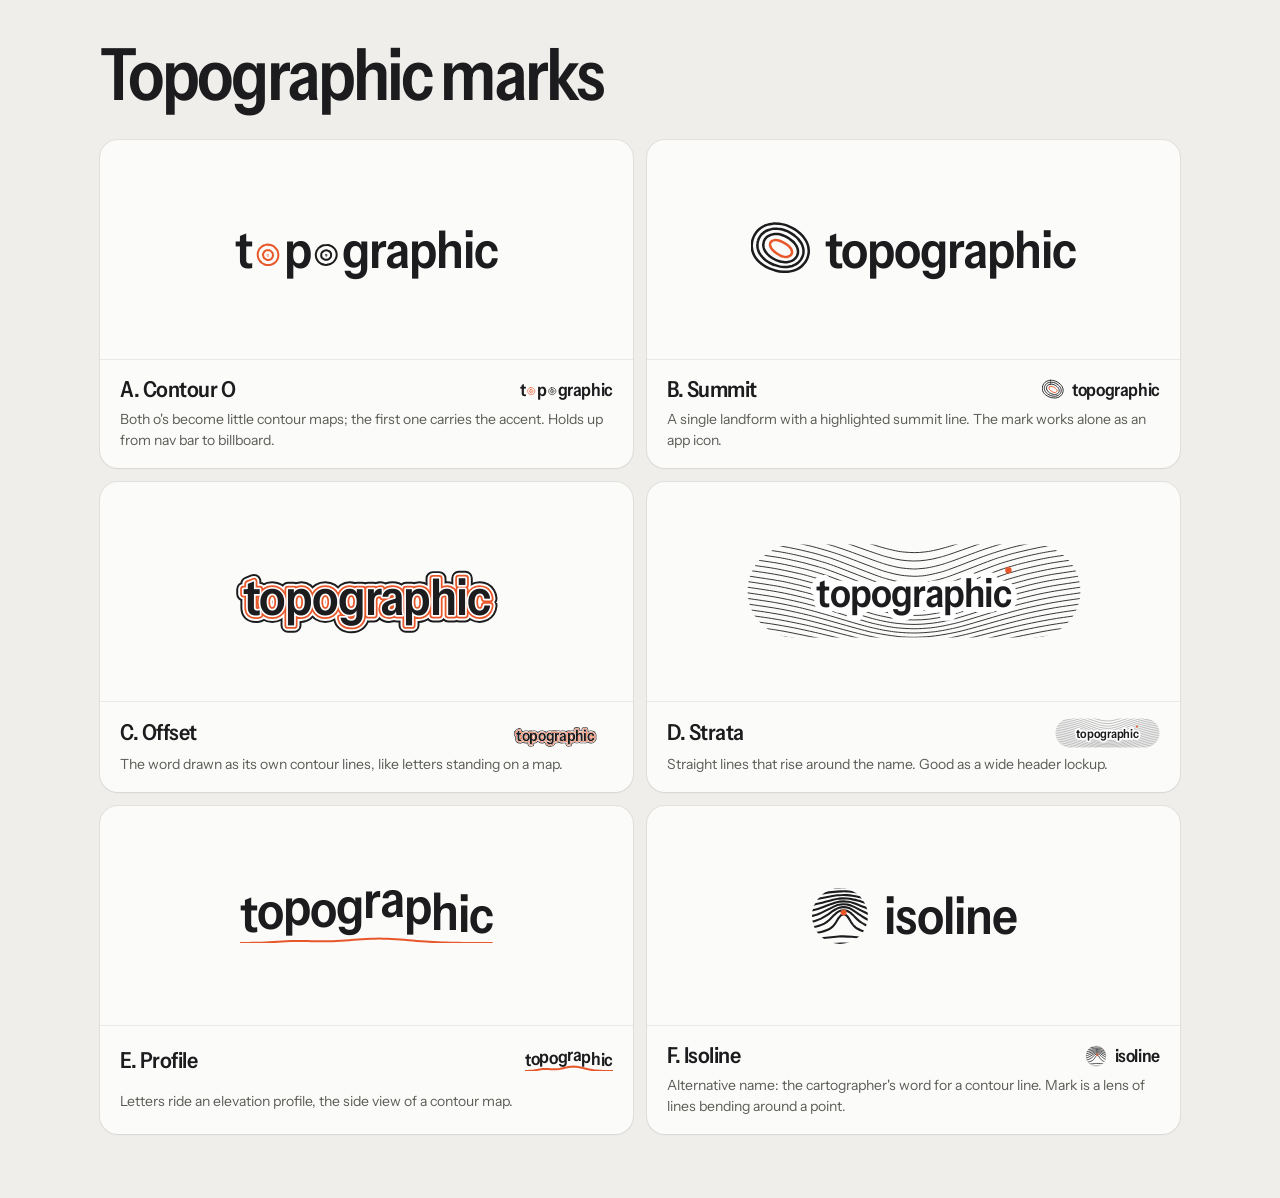
==== logos.html @ 51a0e1df "Rebuild as Topographic: points editor, new smoothing, line patterns, logo concepts - Split generator" ====
<!doctype html>
<html lang="en">
<head>
<meta charset="utf-8">
<meta name="viewport" content="width=device-width, initial-scale=1, viewport-fit=cover">
<title>Topographic Marks</title>
<link rel="preconnect" href="https://fonts.googleapis.com">
<link rel="preconnect" href="https://fonts.gstatic.com" crossorigin>
<link href="https://fonts.googleapis.com/css2?family=Instrument+Sans:wdth,wght@75..100,400..700&family=Geist+Mono:wght@400;500&display=swap" rel="stylesheet">
<style>
/* Layout: a two-column sheet of logo cards, each showing the lockup large and at nav size. */
:root {
  --bg: #efeeeb; --card: #fbfbfa; --ink: #1c1c1e; --muted: #8d8b85; --hair: rgba(28,28,30,.08); --accent: #e8572a;
  --sans: "Instrument Sans", system-ui, sans-serif; --mono: "Geist Mono", ui-monospace, monospace;
  color-scheme: light;
}
* { box-sizing: border-box; }
html, body { margin: 0; }
body { background: var(--bg); color: var(--ink); font-family: var(--sans); -webkit-font-smoothing: antialiased; padding-inline: 16px; padding-block: 40px 64px; }
main { max-width: 1080px; margin: 0 auto; }
h1 { font-size: clamp(40px, 7vw, 72px); font-weight: 600; font-stretch: 85%; letter-spacing: -0.04em; line-height: .95; margin: 0 0 32px; text-wrap: balance; }
.grid { display: grid; grid-template-columns: repeat(auto-fill, minmax(min(100%, 480px), 1fr)); gap: 14px; }
.card { background: var(--card); border-radius: 18px; box-shadow: 0 0 0 1px rgba(28,28,30,.06), 0 1px 2px rgba(28,28,30,.05); overflow: hidden; display: grid; grid-template-rows: 220px auto; min-width: 0; }
.stage { display: grid; place-items: center; padding: 24px; border-bottom: 1px solid var(--hair); }
.lockup { display: flex; align-items: center; gap: 14px; }
.big .lg-word { font-size: 52px; }
.big .lg-mark { width: 60px; height: 60px; }
.big .lg-svg { height: 96px; max-width: 100%; }
.meta { display: grid; grid-template-columns: 1fr auto; gap: 6px 16px; align-items: center; padding: 16px 20px 18px; }
.meta h2 { margin: 0; font-size: 22px; font-weight: 600; font-stretch: 90%; letter-spacing: -0.02em; }
.meta p { grid-column: 1 / -1; margin: 0; color: #5c5b56; font-size: 14px; line-height: 1.45; max-width: 60ch; }
.small { display: flex; align-items: center; gap: 8px; }
.small .lg-word { font-size: 18px; }
.small .lg-mark { width: 22px; height: 22px; }
.small .lg-svg { height: 30px; }
.id { font-family: var(--mono); font-size: 11px; color: var(--muted); }
.lg-word { line-height: 1; white-space: nowrap; color: var(--ink); }
.ring-o { display: inline-block; width: .58em; height: .58em; vertical-align: -0.04em; margin: 0 .015em; overflow: visible; }
.lg-mark { flex: none; display: block; }
.lg-stack { display: inline-grid; }
.lg-profile { width: 100%; height: .46em; margin-top: -.3em; }
</style>
</head>
<body>
<main>
  <h1>Topographic marks</h1>
  <div class="grid" id="grid"></div>
</main>
<script src="engine.js"></script>
<script src="brand.js"></script>
<script>
  const grid = document.getElementById("grid");
  TopoBrand.concepts.forEach((c, i) => {
    const card = document.createElement("article");
    card.className = "card";
    card.innerHTML = `<div class="stage"><div class="lockup big">${c.html()}</div></div>
      <div class="meta"><h2>${String.fromCharCode(65 + i)}. ${c.name}</h2><div class="small">${c.html()}</div><p>${c.note}</p></div>`;
    grid.appendChild(card);
  });
</script>
</body>
</html>
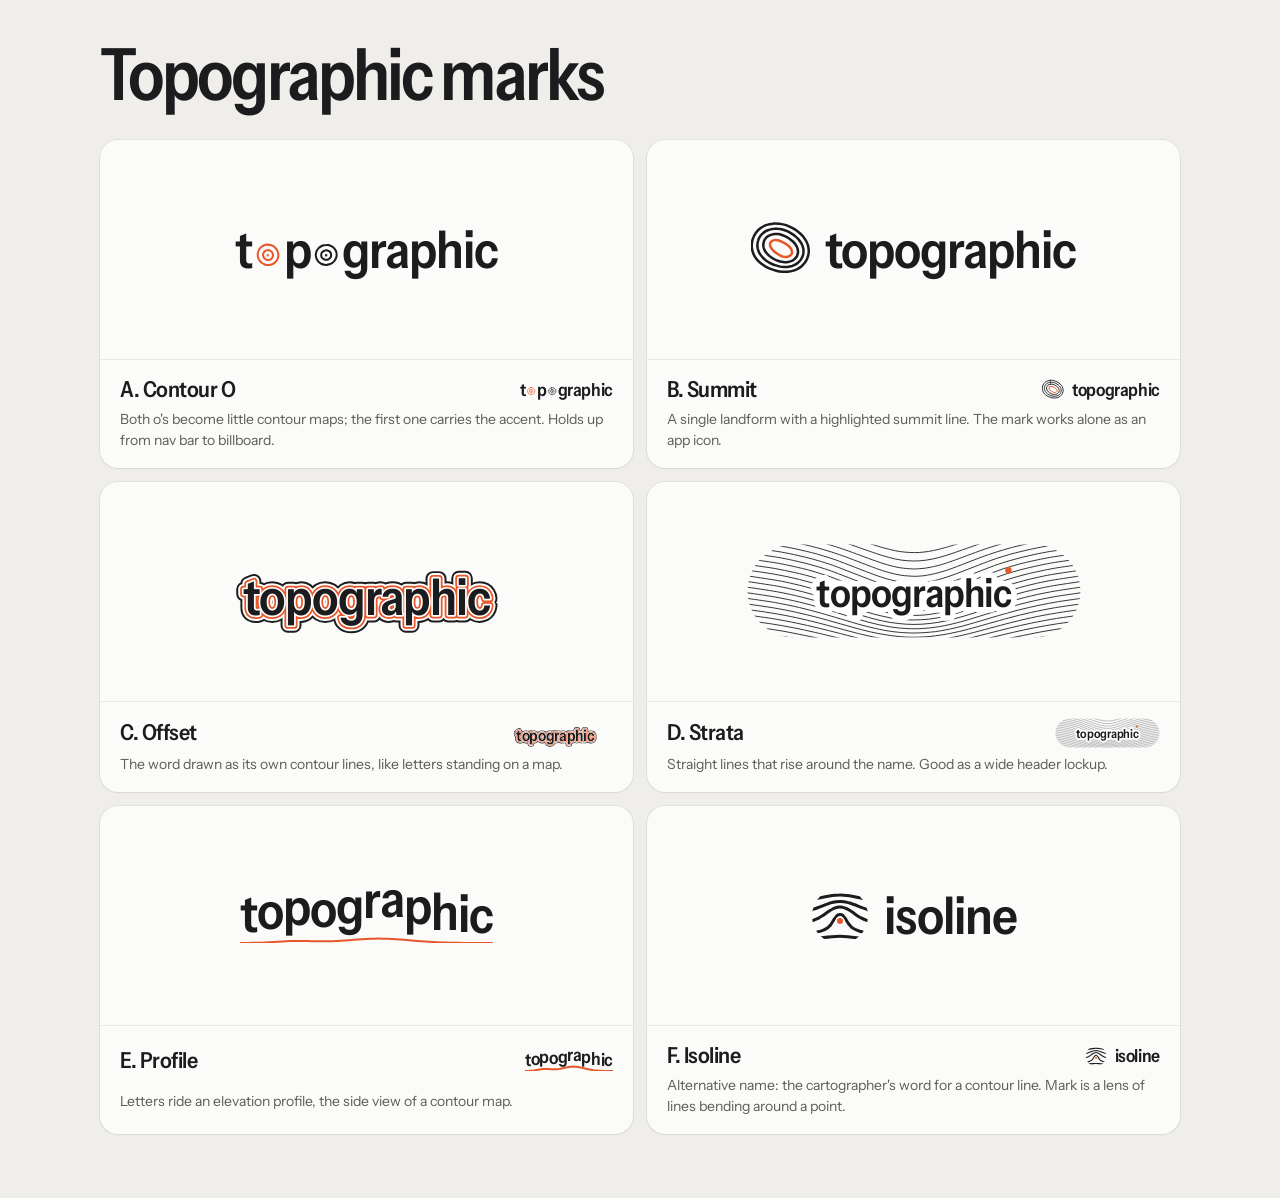
==== commit bf175bcb: "Remove comments from first-party code; unbind unused sampler units Comments are gone from the app's " ====
--- a/logos.html
+++ b/logos.html
@@ -8,7 +8,6 @@
 <link rel="preconnect" href="https://fonts.gstatic.com" crossorigin>
 <link href="https://fonts.googleapis.com/css2?family=Instrument+Sans:wdth,wght@75..100,400..700&family=Geist+Mono:wght@400;500&display=swap" rel="stylesheet">
 <style>
-/* Layout: a two-column sheet of logo cards, each showing the lockup large and at nav size. */
 :root {
   --bg: #efeeeb; --card: #fbfbfa; --ink: #1c1c1e; --muted: #8d8b85; --hair: rgba(28,28,30,.08); --accent: #e8572a;
   --sans: "Instrument Sans", system-ui, sans-serif; --mono: "Geist Mono", ui-monospace, monospace;
